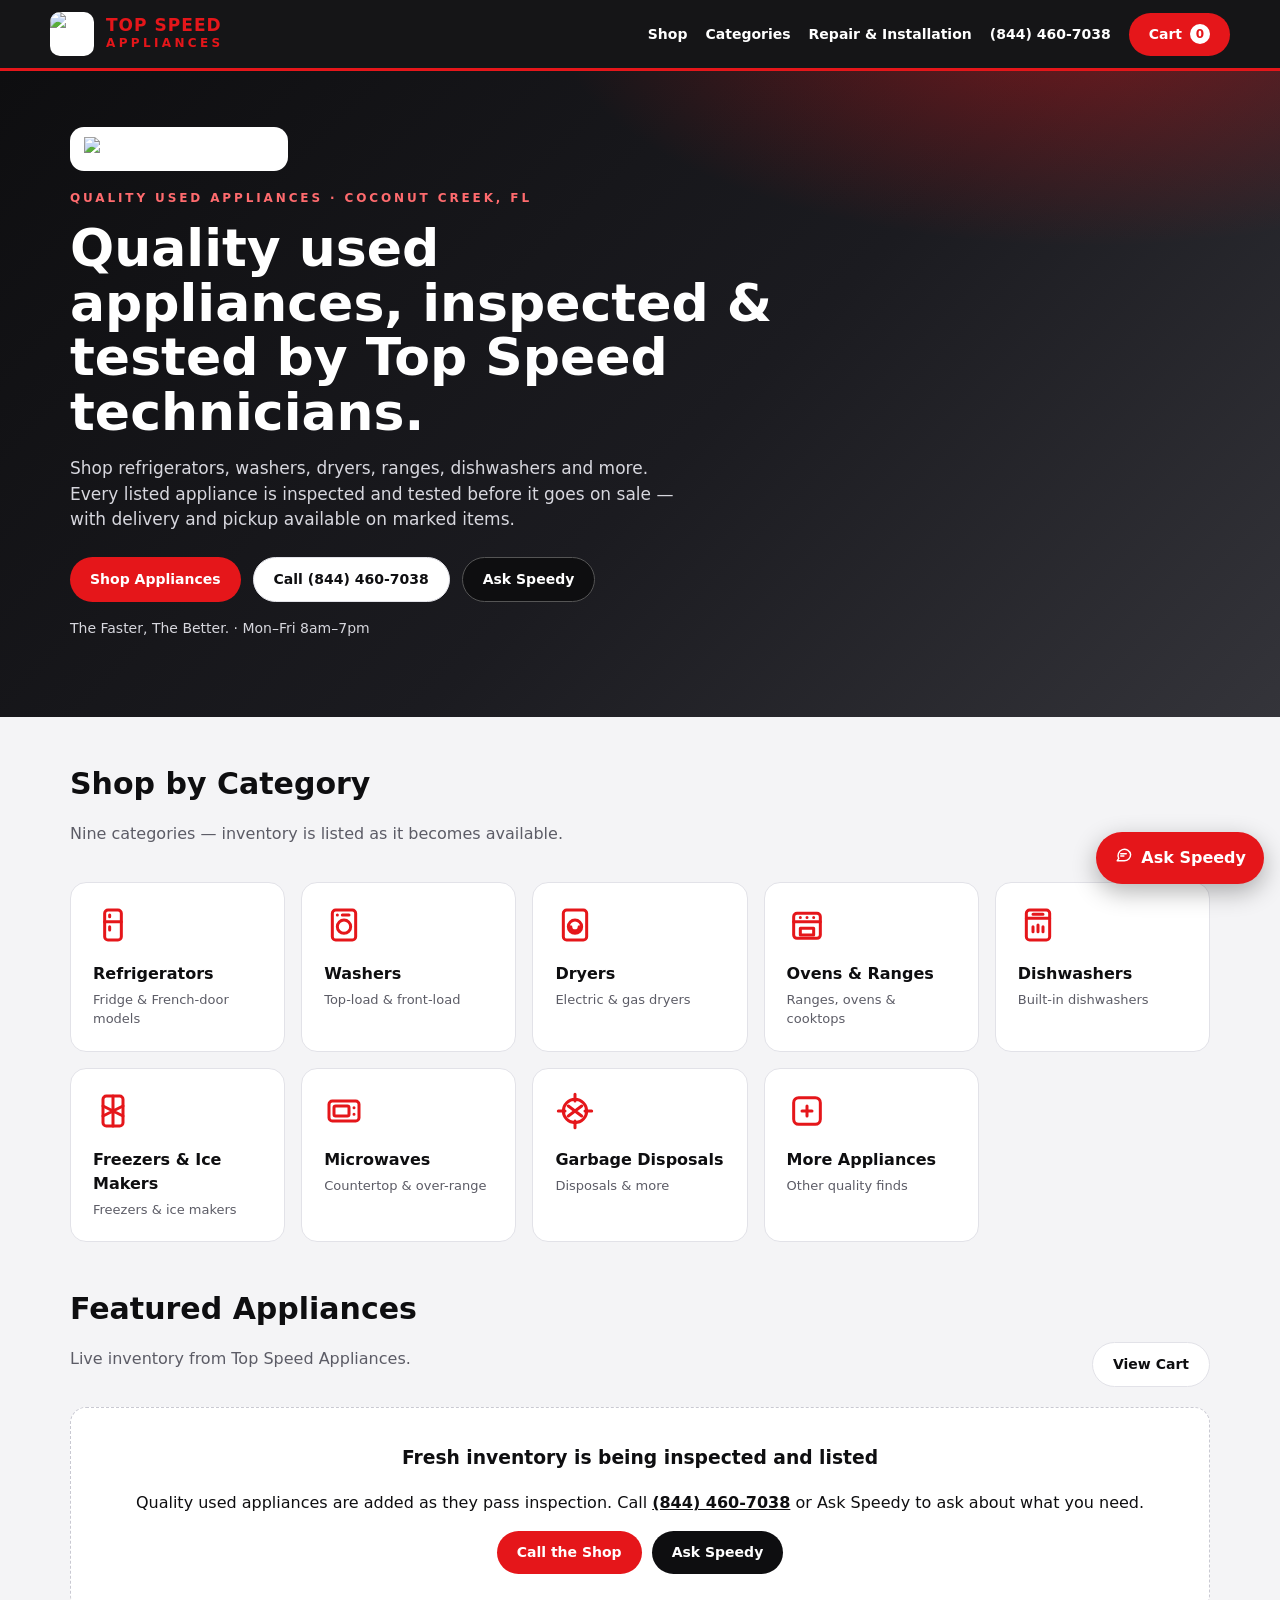
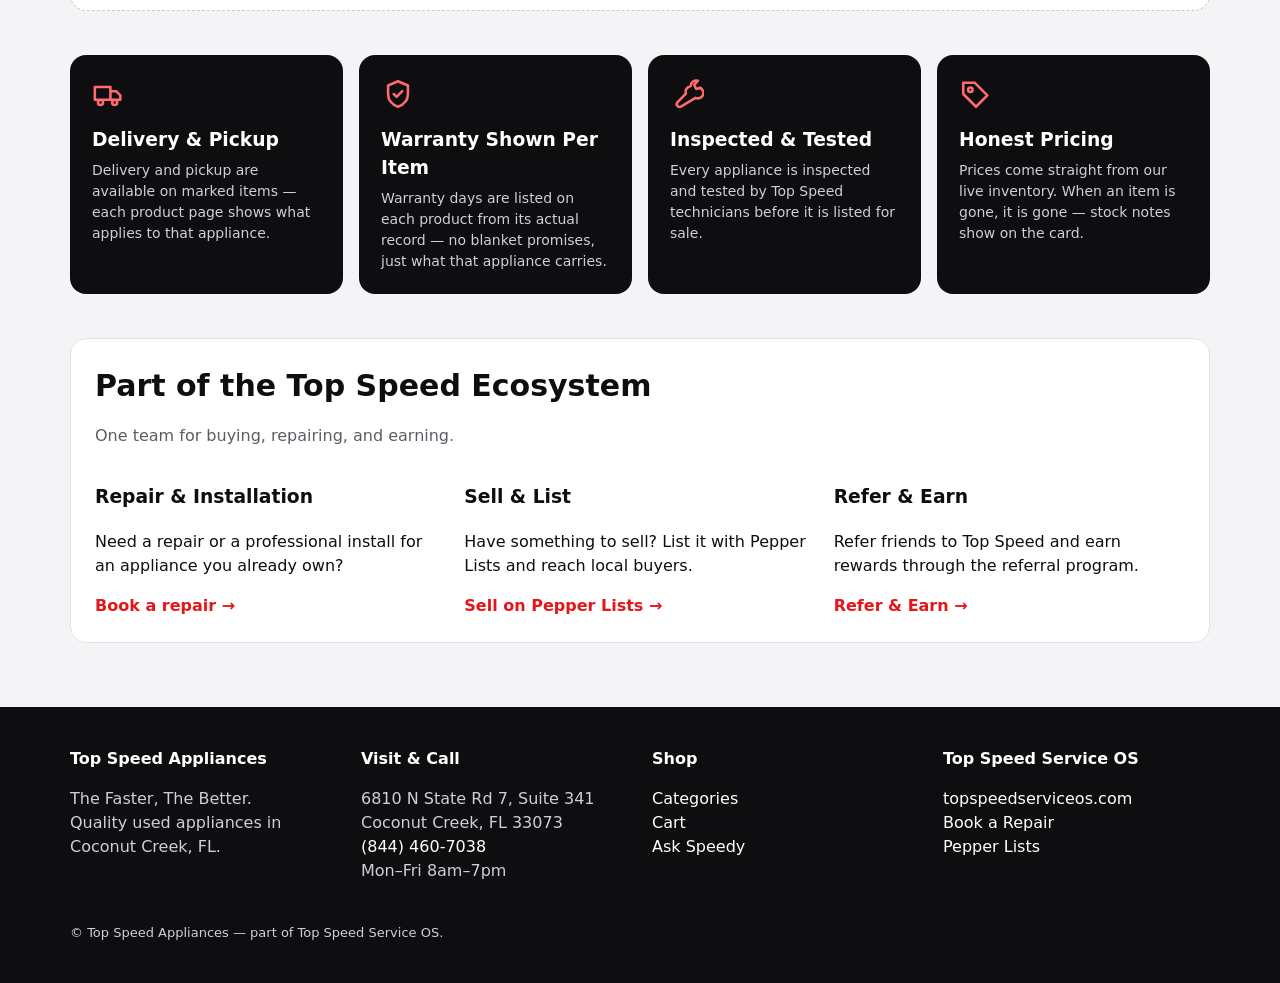
==== index.html @ 15ac5998 "Top Speed Appliances shop — storefront" ====
<!DOCTYPE html>
<html lang="en"><head><meta charset="utf-8"><meta name="viewport" content="width=device-width,initial-scale=1">
<title>Top Speed Appliances — Quality Used Appliances | Coconut Creek, FL</title>
<meta name="description" content="Top Speed Appliances sells quality used appliances — inspected and tested by Top Speed technicians. Delivery and pickup available on marked items. Call (844) 460-7038.">
<link rel="icon" type="image/svg+xml" href="/favicon.svg"><link rel="stylesheet" href="/styles.css">
<script type="application/ld+json">{"@context":"https://schema.org","@type":"Store","name":"Top Speed Appliances","slogan":"The Faster, The Better.","telephone":"+1-844-460-7038","url":"https://topspeedappliances.com","address":{"@type":"PostalAddress","streetAddress":"6810 N State Rd 7, Suite 341","addressLocality":"Coconut Creek","addressRegion":"FL","postalCode":"33073","addressCountry":"US"},"openingHours":"Mo-Fr 08:00-19:00"}</script>
</head><body>
<header class="site"><div class="wrap header-in"><a class="logo" href="/"><img src="/assets/logo-symbol.svg" alt="Top Speed Appliances logo"><span><b>TOP SPEED</b><span>APPLIANCES</span></span></a>
<nav class="main"><a href="/">Shop</a><a href="/#categories">Categories</a><a href="https://topspeedserviceos.com/book">Repair &amp; Installation</a><a href="tel:+18444607038">(844) 460-7038</a><a class="btn" href="/cart.html">Cart <span class="cart-count" id="cart-count">0</span></a></nav></div></header>

<section class="hero"><div class="wrap"><div class="hero-logo"><img src="/assets/logo-lockup.svg" alt="Top Speed Appliances" height="48"></div>
<div class="eyebrow" style="margin-top:18px">Quality Used Appliances · Coconut Creek, FL</div>
<h1>Quality used appliances, inspected &amp; tested by Top Speed technicians.</h1>
<p>Shop refrigerators, washers, dryers, ranges, dishwashers and more. Every listed appliance is inspected and tested before it goes on sale — with delivery and pickup available on marked items.</p>
<div class="cta"><a class="btn" href="#featured">Shop Appliances</a><a class="btn ghost" href="tel:+18444607038">Call (844) 460-7038</a><a class="btn dark" href="https://topspeedserviceos.com/speedy" style="border:1px solid #555">Ask Speedy</a></div>
<p style="font-size:14px;margin-top:16px">The Faster, The Better. · Mon–Fri 8am–7pm</p></div></section>

<section id="categories"><div class="wrap"><div class="section-head"><div><h2>Shop by Category</h2><p class="sub">Nine categories — inventory is listed as it becomes available.</p></div></div><div class="grid" id="cat-grid"></div></div></section>

<section id="featured" style="padding-top:0"><div class="wrap"><div class="section-head"><div><h2>Featured Appliances</h2><p class="sub">Live inventory from Top Speed Appliances.</p></div><a class="btn ghost" href="/cart.html">View Cart</a></div><div id="featured-wrap"><p class="sub">Loading inventory…</p></div></div></section>

<section style="padding-top:0"><div class="wrap"><div class="trust">
<div><span data-icon="truck"></span><h3>Delivery &amp; Pickup</h3><p>Delivery and pickup are available on marked items — each product page shows what applies to that appliance.</p></div>
<div><span data-icon="shield"></span><h3>Warranty Shown Per Item</h3><p>Warranty days are listed on each product from its actual record — no blanket promises, just what that appliance carries.</p></div>
<div><span data-icon="wrench"></span><h3>Inspected &amp; Tested</h3><p>Every appliance is inspected and tested by Top Speed technicians before it is listed for sale.</p></div>
<div><span data-icon="tag"></span><h3>Honest Pricing</h3><p>Prices come straight from our live inventory. When an item is gone, it is gone — stock notes show on the card.</p></div>
</div></div></section>

<section style="padding-top:0"><div class="wrap"><div class="eco"><h2 style="margin-bottom:6px">Part of the Top Speed Ecosystem</h2><p class="sub">One team for buying, repairing, and earning.</p><div class="eco-grid">
<div><h3>Repair &amp; Installation</h3><p>Need a repair or a professional install for an appliance you already own?</p><a href="https://topspeedserviceos.com/book">Book a repair →</a></div>
<div><h3>Sell &amp; List</h3><p>Have something to sell? List it with Pepper Lists and reach local buyers.</p><a href="https://pepperlists.com">Sell on Pepper Lists →</a></div>
<div><h3>Refer &amp; Earn</h3><p>Refer friends to Top Speed and earn rewards through the referral program.</p><a href="https://topspeedserviceos.com/refer">Refer &amp; Earn →</a></div>
</div></div></div></section>

<footer class="site"><div class="wrap"><div class="cols">
<div><h4>Top Speed Appliances</h4><p>The Faster, The Better.<br>Quality used appliances in Coconut Creek, FL.</p></div>
<div><h4>Visit &amp; Call</h4><p>6810 N State Rd 7, Suite 341<br>Coconut Creek, FL 33073<br><a href="tel:+18444607038">(844) 460-7038</a><br>Mon–Fri 8am–7pm</p></div>
<div><h4>Shop</h4><p><a href="/#categories">Categories</a><br><a href="/cart.html">Cart</a><br><a href="https://topspeedserviceos.com/speedy">Ask Speedy</a></p></div>
<div><h4>Top Speed Service OS</h4><p><a href="https://topspeedserviceos.com">topspeedserviceos.com</a><br><a href="https://topspeedserviceos.com/book">Book a Repair</a><br><a href="https://pepperlists.com">Pepper Lists</a></p></div>
</div><p style="font-size:13px;margin-top:24px">© Top Speed Appliances — part of Top Speed Service OS.</p></div></footer>
<a class="speedy-fab" href="https://topspeedserviceos.com/speedy"><span data-icon="chat"></span> Ask Speedy</a>
<script src="/app.js"></script>
<script>
document.querySelectorAll('[data-icon]').forEach(function(el){ el.innerHTML = icon(el.getAttribute('data-icon')); });
document.getElementById('cat-grid').innerHTML = CATEGORIES.map(function(c){ return '<a class="cat-card" href="/category.html?c=' + c.key + '">' + icon(c.icon) + '<h3>' + c.label + '</h3><p>' + c.blurb + '</p></a>'; }).join('');
fetchCatalog().then(function(products){
  var w = document.getElementById('featured-wrap');
  if (!products.length) { w.innerHTML = emptyStateHTML(); return; }
  w.innerHTML = '<div class="cards">' + products.slice(0, 8).map(productCard).join('') + '</div>';
  bindAddButtons(products);
}).catch(function(){ document.getElementById('featured-wrap').innerHTML = emptyStateHTML(); });
</script></body></html>
---- styles.css ----
:root{--black:#0E0E10;--red:#E5161A;--red-d:#b80f13;--graphite:#34343A;--bg:#f4f4f6;--card:#fff;--muted:#5c5c66;--line:#e2e2e8;--radius:16px}
*{box-sizing:border-box}html,body{margin:0;padding:0}body{font-family:Inter,system-ui,-apple-system,Segoe UI,Roboto,Arial,sans-serif;background:var(--bg);color:var(--black);line-height:1.5;overflow-x:hidden}
a{color:inherit}img,svg{max-width:100%}
.wrap{max-width:1180px;margin:0 auto;padding:0 20px}
header.site{position:sticky;top:0;z-index:50;background:rgba(14,14,16,.97);color:#fff;border-bottom:3px solid var(--red)}
.header-in{display:flex;align-items:center;gap:16px;padding:12px 0;flex-wrap:wrap}
.logo{display:flex;align-items:center;gap:12px;text-decoration:none;color:#fff}.logo img{width:44px;height:44px;border-radius:10px;background:#fff}
.logo b{font-size:17px;letter-spacing:.06em;display:block;line-height:1.1}.logo span{color:var(--red);font-size:12px;letter-spacing:.28em;font-weight:700}
nav.main{margin-left:auto;display:flex;gap:18px;flex-wrap:wrap;align-items:center}nav.main a{color:#fff;text-decoration:none;font-size:14px;font-weight:600}nav.main a:hover{color:#ff6b6e}
.btn{display:inline-flex;align-items:center;gap:8px;background:var(--red);color:#fff!important;border:0;border-radius:999px;padding:11px 20px;font-weight:700;font-size:14px;text-decoration:none;cursor:pointer}.btn:hover{background:var(--red-d)}.btn.dark{background:var(--black)}.btn.ghost{background:#fff;color:var(--black)!important;border:1px solid var(--line)}.btn svg{width:18px;height:18px;flex:none}
.cart-count{background:#fff;color:var(--red);border-radius:999px;min-width:20px;height:20px;display:inline-flex;align-items:center;justify-content:center;font-size:12px;padding:0 5px}
.hero{background:radial-gradient(900px 400px at 85% -10%,rgba(229,22,26,.45),transparent 60%),linear-gradient(135deg,#0E0E10,#1b1b20 55%,#34343A);color:#fff;padding:56px 0 64px}
.hero h1{font-size:clamp(30px,5vw,52px);line-height:1.05;margin:14px 0 14px;max-width:720px}.hero p{color:#d7d7de;max-width:620px;font-size:17px}.hero .cta{display:flex;gap:12px;flex-wrap:wrap;margin-top:24px}
.eyebrow{color:#ff6b6e;letter-spacing:.24em;font-weight:800;font-size:12px;text-transform:uppercase}
.hero-logo{background:#fff;border-radius:14px;padding:10px 14px;display:inline-block}
section{padding:44px 0}.section-head{display:flex;align-items:end;justify-content:space-between;gap:16px;flex-wrap:wrap;margin-bottom:20px}h2{font-size:clamp(22px,3vw,30px);margin:0} .sub{color:var(--muted)}
.grid{display:grid;grid-template-columns:repeat(auto-fill,minmax(200px,1fr));gap:16px}
.cat-card{background:var(--card);border:1px solid var(--line);border-radius:var(--radius);padding:22px;text-decoration:none;display:block;transition:.15s}.cat-card:hover{border-color:var(--red);transform:translateY(-2px)}.cat-card svg{width:40px;height:40px;color:var(--red)}.cat-card h3{margin:10px 0 4px;font-size:16px}.cat-card p{margin:0;color:var(--muted);font-size:13px}
.cards{display:grid;grid-template-columns:repeat(auto-fill,minmax(250px,1fr));gap:18px}
.p-card{background:var(--card);border:1px solid var(--line);border-radius:var(--radius);overflow:hidden;display:flex;flex-direction:column}
.p-media{aspect-ratio:4/3;background:linear-gradient(135deg,#ececf0,#d9d9e0);display:flex;align-items:center;justify-content:center;color:var(--graphite)}.p-media img{width:100%;height:100%;object-fit:cover}.p-media svg{width:72px;height:72px;opacity:.55}
.p-body{padding:16px;display:flex;flex-direction:column;gap:6px;flex:1}.p-body h3{margin:0;font-size:16px}.meta{color:var(--muted);font-size:13px}
.price{font-size:20px;font-weight:800}.compare{color:var(--muted);text-decoration:line-through;font-size:14px;font-weight:500;margin-left:8px}
.badge{display:inline-block;background:#fdecec;color:var(--red-d);border:1px solid #f6c1c2;font-size:12px;font-weight:700;border-radius:999px;padding:2px 9px}
.p-actions{margin-top:auto;display:flex;gap:8px;flex-wrap:wrap;padding-top:10px}
.empty{background:var(--card);border:1.5px dashed #c9c9d2;border-radius:var(--radius);padding:36px;text-align:center}.empty h3{margin-top:0}
.trust{display:grid;grid-template-columns:repeat(auto-fit,minmax(230px,1fr));gap:16px}
.trust div{background:var(--black);color:#fff;border-radius:var(--radius);padding:22px}.trust svg{width:34px;height:34px;color:#ff6b6e}.trust h3{margin:8px 0 6px}.trust p{color:#cfcfd6;margin:0;font-size:14px}
.eco{background:#fff;border:1px solid var(--line);border-radius:var(--radius);padding:24px}.eco-grid{display:grid;grid-template-columns:repeat(auto-fit,minmax(220px,1fr));gap:18px}.eco a{font-weight:700;color:var(--red);text-decoration:none}
footer.site{background:var(--black);color:#cfcfd6;padding:40px 0 28px;margin-top:20px}footer.site a{color:#fff;text-decoration:none}footer .cols{display:grid;grid-template-columns:repeat(auto-fit,minmax(200px,1fr));gap:24px}footer h4{color:#fff;margin:0 0 10px}
.detail{display:grid;grid-template-columns:1fr 1fr;gap:28px}@media(max-width:760px){.detail{grid-template-columns:1fr}}
.gallery{background:#fff;border:1px solid var(--line);border-radius:var(--radius);overflow:hidden;min-height:280px;display:flex;align-items:center;justify-content:center}.gallery img{width:100%;height:100%;object-fit:cover}
.spec{background:#fff;border:1px solid var(--line);border-radius:var(--radius);padding:16px}.spec table{width:100%;border-collapse:collapse}.spec td{padding:8px 4px;border-bottom:1px solid var(--line);font-size:14px}.spec td:first-child{color:var(--muted);width:42%}
form.checkout{background:#fff;border:1px solid var(--line);border-radius:var(--radius);padding:22px;display:grid;gap:14px}label{font-size:13px;font-weight:700;display:grid;gap:6px}input,select,textarea{font:inherit;padding:11px 12px;border:1px solid #c9c9d2;border-radius:10px;width:100%}
table.cart{width:100%;border-collapse:collapse;background:#fff;border-radius:var(--radius);overflow:hidden}table.cart th,table.cart td{padding:12px;border-bottom:1px solid var(--line);text-align:left;font-size:14px}
.notice{border-radius:12px;padding:14px 16px;font-size:14px}.notice.ok{background:#e9f7ee;border:1px solid #a9dcb9}.notice.err{background:#fdecec;border:1px solid #f0a3a5}
.speedy-fab{position:fixed;right:16px;bottom:16px;z-index:60;background:var(--red);color:#fff;text-decoration:none;font-weight:800;border-radius:999px;padding:13px 18px;box-shadow:0 8px 24px rgba(0,0,0,.3);display:inline-flex;gap:8px;align-items:center}.speedy-fab svg{width:19px;height:19px}
.qty{display:inline-flex;gap:6px;align-items:center}.qty button{width:28px;height:28px;border-radius:8px;border:1px solid var(--line);background:#fff;cursor:pointer;font-weight:800}
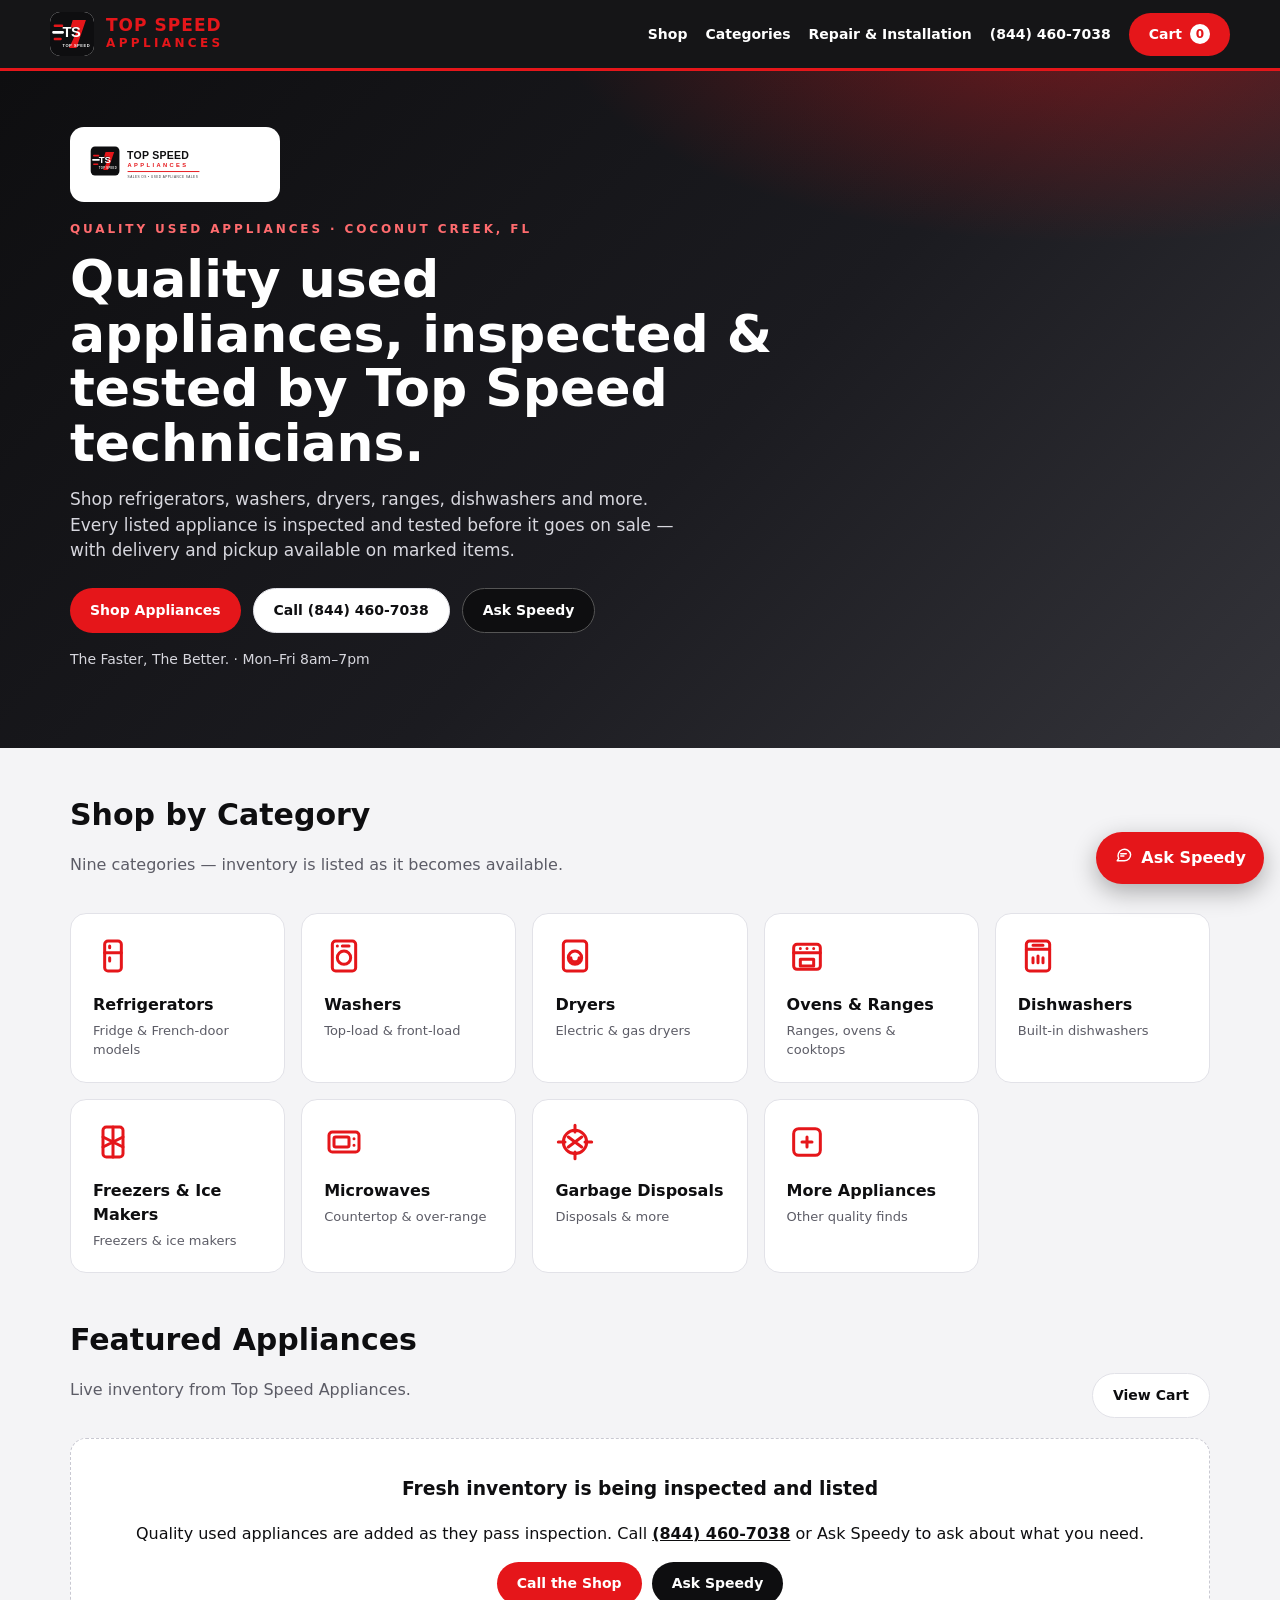
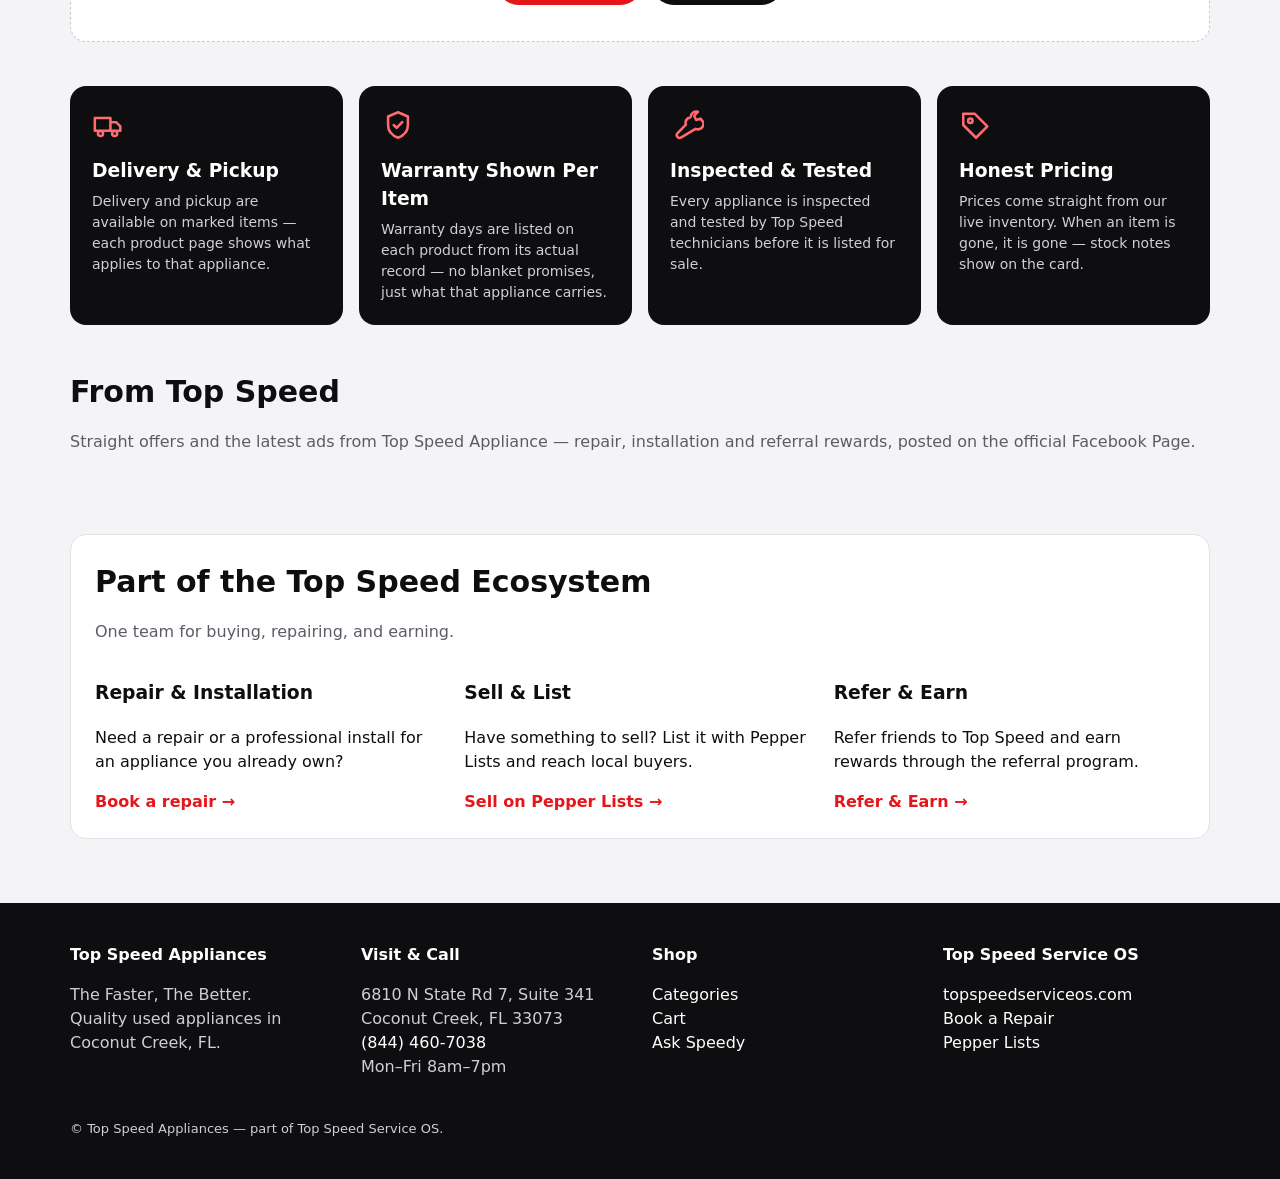
==== commit 0d4e6db0: "Add ads stream section to shop homepage" ====
--- a/index.html
+++ b/index.html
@@ -26,6 +26,8 @@
 <div><span data-icon="tag"></span><h3>Honest Pricing</h3><p>Prices come straight from our live inventory. When an item is gone, it is gone — stock notes show on the card.</p></div>
 </div></div></section>
 
+<section style="padding-top:0"><div class="wrap"><div class="section-head"><div><h2>From Top Speed</h2><p class="sub">Straight offers and the latest ads from Top Speed Appliance — repair, installation and referral rewards, posted on the official Facebook Page.</p></div></div><div data-tsos-ads-stream data-limit="3"></div></div></section>
+
 <section style="padding-top:0"><div class="wrap"><div class="eco"><h2 style="margin-bottom:6px">Part of the Top Speed Ecosystem</h2><p class="sub">One team for buying, repairing, and earning.</p><div class="eco-grid">
 <div><h3>Repair &amp; Installation</h3><p>Need a repair or a professional install for an appliance you already own?</p><a href="https://topspeedserviceos.com/book">Book a repair →</a></div>
 <div><h3>Sell &amp; List</h3><p>Have something to sell? List it with Pepper Lists and reach local buyers.</p><a href="https://pepperlists.com">Sell on Pepper Lists →</a></div>
@@ -40,6 +42,7 @@
 </div><p style="font-size:13px;margin-top:24px">© Top Speed Appliances — part of Top Speed Service OS.</p></div></footer>
 <a class="speedy-fab" href="https://topspeedserviceos.com/speedy"><span data-icon="chat"></span> Ask Speedy</a>
 <script src="/app.js"></script>
+<script src="/ads-stream.js" defer></script>
 <script>
 document.querySelectorAll('[data-icon]').forEach(function(el){ el.innerHTML = icon(el.getAttribute('data-icon')); });
 document.getElementById('cat-grid').innerHTML = CATEGORIES.map(function(c){ return '<a class="cat-card" href="/category.html?c=' + c.key + '">' + icon(c.icon) + '<h3>' + c.label + '</h3><p>' + c.blurb + '</p></a>'; }).join('');
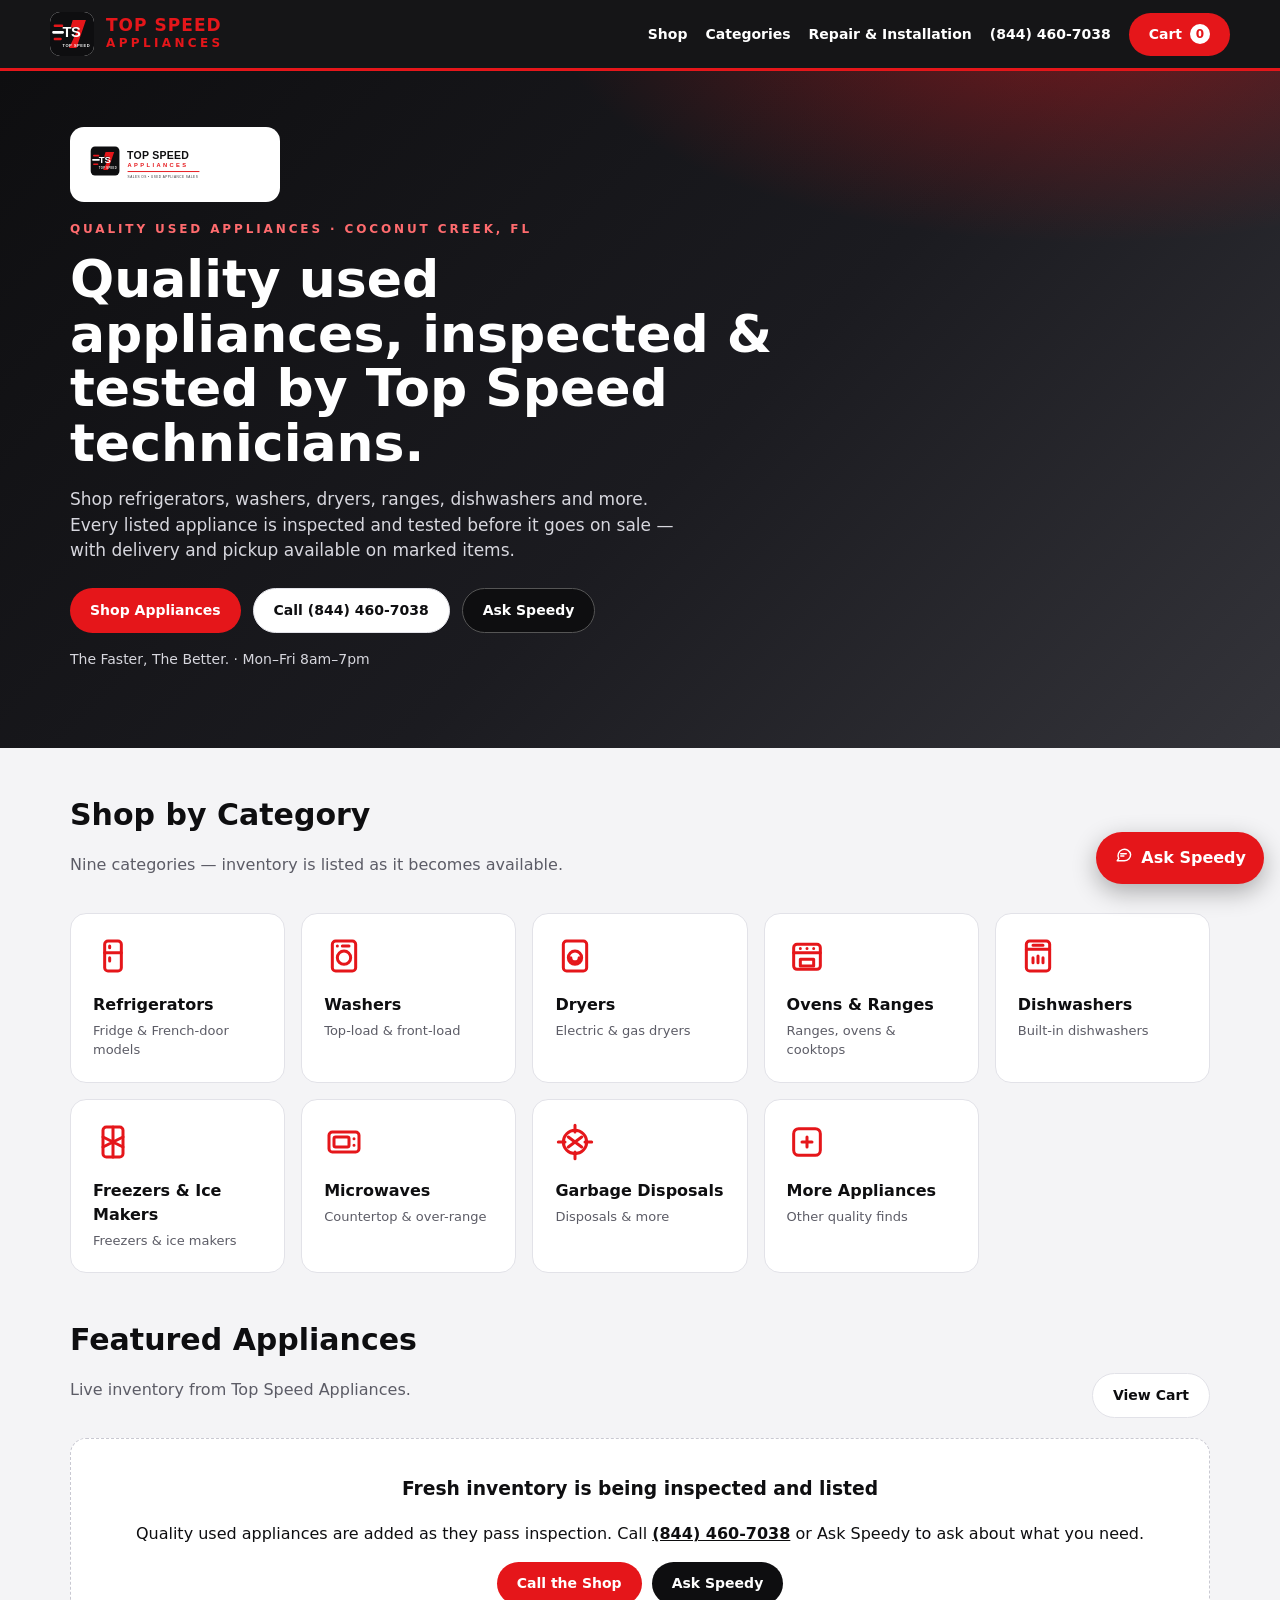
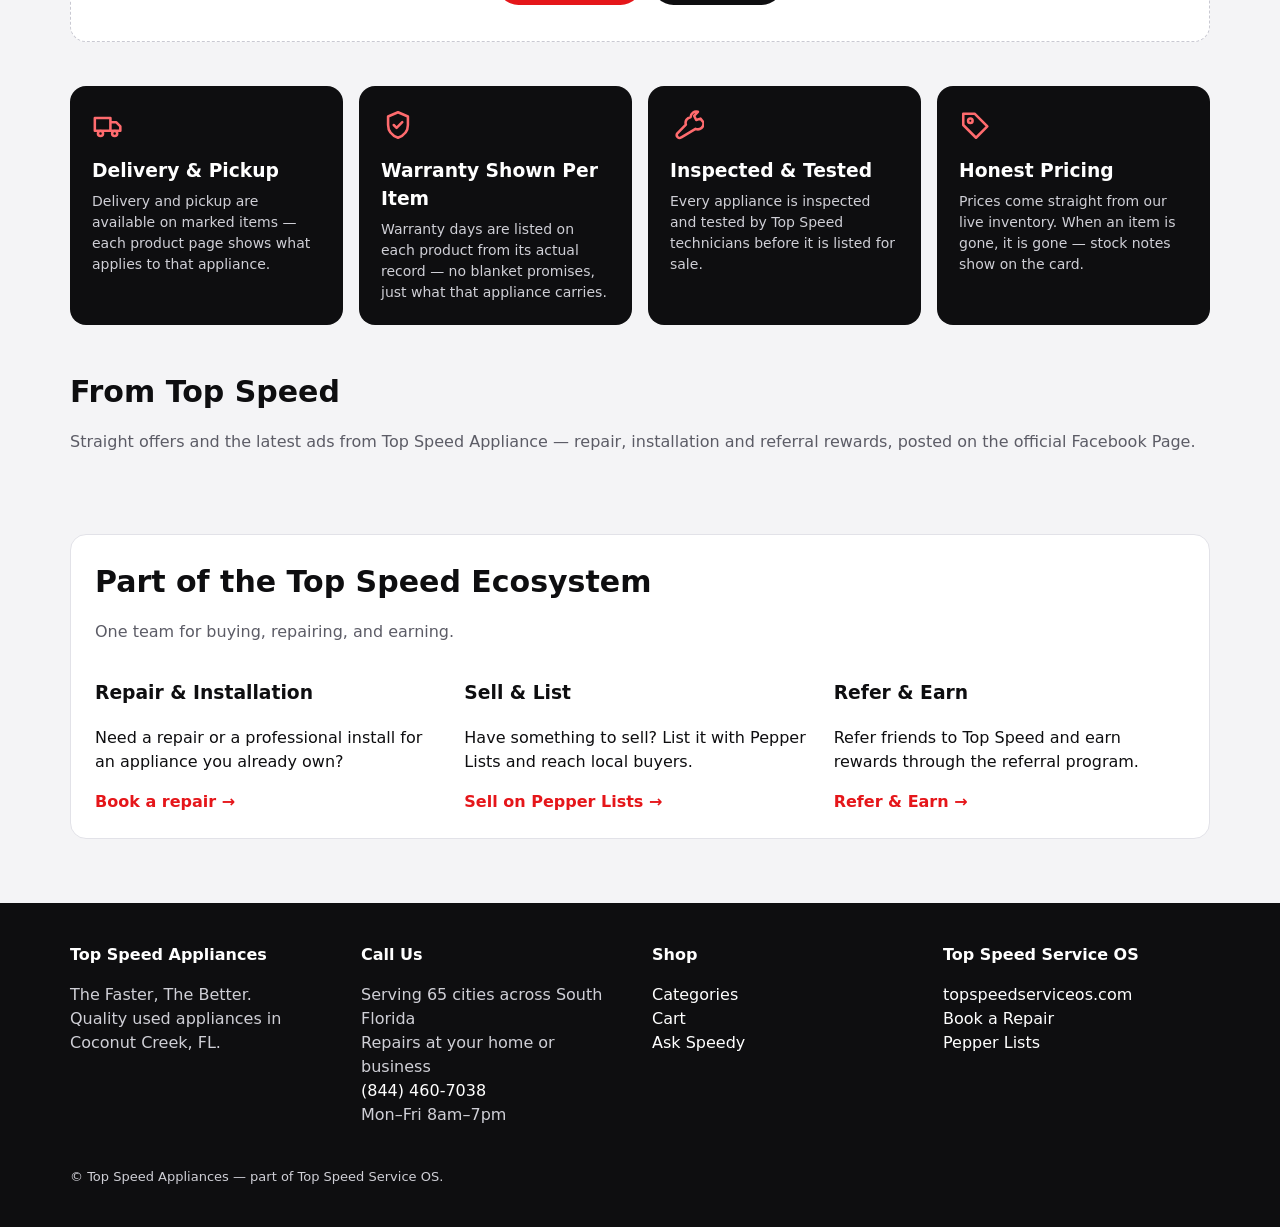
==== commit 9ce7aab1: "Hide street address — service-area business (llms + index)" ====
--- a/index.html
+++ b/index.html
@@ -2,8 +2,9 @@
 <html lang="en"><head><meta charset="utf-8"><meta name="viewport" content="width=device-width,initial-scale=1">
 <title>Top Speed Appliances — Quality Used Appliances | Coconut Creek, FL</title>
 <meta name="description" content="Top Speed Appliances sells quality used appliances — inspected and tested by Top Speed technicians. Delivery and pickup available on marked items. Call (844) 460-7038.">
+<link rel="canonical" href="https://topspeedappliances.com/">
 <link rel="icon" type="image/svg+xml" href="/favicon.svg"><link rel="stylesheet" href="/styles.css">
-<script type="application/ld+json">{"@context":"https://schema.org","@type":"Store","name":"Top Speed Appliances","slogan":"The Faster, The Better.","telephone":"+1-844-460-7038","url":"https://topspeedappliances.com","address":{"@type":"PostalAddress","streetAddress":"6810 N State Rd 7, Suite 341","addressLocality":"Coconut Creek","addressRegion":"FL","postalCode":"33073","addressCountry":"US"},"openingHours":"Mo-Fr 08:00-19:00"}</script>
+<script type="application/ld+json">{"@context":"https://schema.org","@type":"Store","name":"Top Speed Appliances","slogan":"The Faster, The Better.","telephone":"+1-844-460-7038","url":"https://topspeedappliances.com","openingHours":"Mo-Fr 08:00-19:00","parentOrganization":{"@type":"Organization","@id":"https://topspeedserviceos.com/#organization","name":"Top Speed Appliance","url":"https://topspeedserviceos.com/"}}</script>
 </head><body>
 <header class="site"><div class="wrap header-in"><a class="logo" href="/"><img src="/assets/logo-symbol.svg" alt="Top Speed Appliances logo"><span><b>TOP SPEED</b><span>APPLIANCES</span></span></a>
 <nav class="main"><a href="/">Shop</a><a href="/#categories">Categories</a><a href="https://topspeedserviceos.com/book">Repair &amp; Installation</a><a href="tel:+18444607038">(844) 460-7038</a><a class="btn" href="/cart.html">Cart <span class="cart-count" id="cart-count">0</span></a></nav></div></header>
@@ -36,7 +37,7 @@
 
 <footer class="site"><div class="wrap"><div class="cols">
 <div><h4>Top Speed Appliances</h4><p>The Faster, The Better.<br>Quality used appliances in Coconut Creek, FL.</p></div>
-<div><h4>Visit &amp; Call</h4><p>6810 N State Rd 7, Suite 341<br>Coconut Creek, FL 33073<br><a href="tel:+18444607038">(844) 460-7038</a><br>Mon–Fri 8am–7pm</p></div>
+<div><h4>Call Us</h4><p>Serving 65 cities across South Florida<br>Repairs at your home or business<br><a href="tel:+18444607038">(844) 460-7038</a><br>Mon–Fri 8am–7pm</p></div>
 <div><h4>Shop</h4><p><a href="/#categories">Categories</a><br><a href="/cart.html">Cart</a><br><a href="https://topspeedserviceos.com/speedy">Ask Speedy</a></p></div>
 <div><h4>Top Speed Service OS</h4><p><a href="https://topspeedserviceos.com">topspeedserviceos.com</a><br><a href="https://topspeedserviceos.com/book">Book a Repair</a><br><a href="https://pepperlists.com">Pepper Lists</a></p></div>
 </div><p style="font-size:13px;margin-top:24px">© Top Speed Appliances — part of Top Speed Service OS.</p></div></footer>
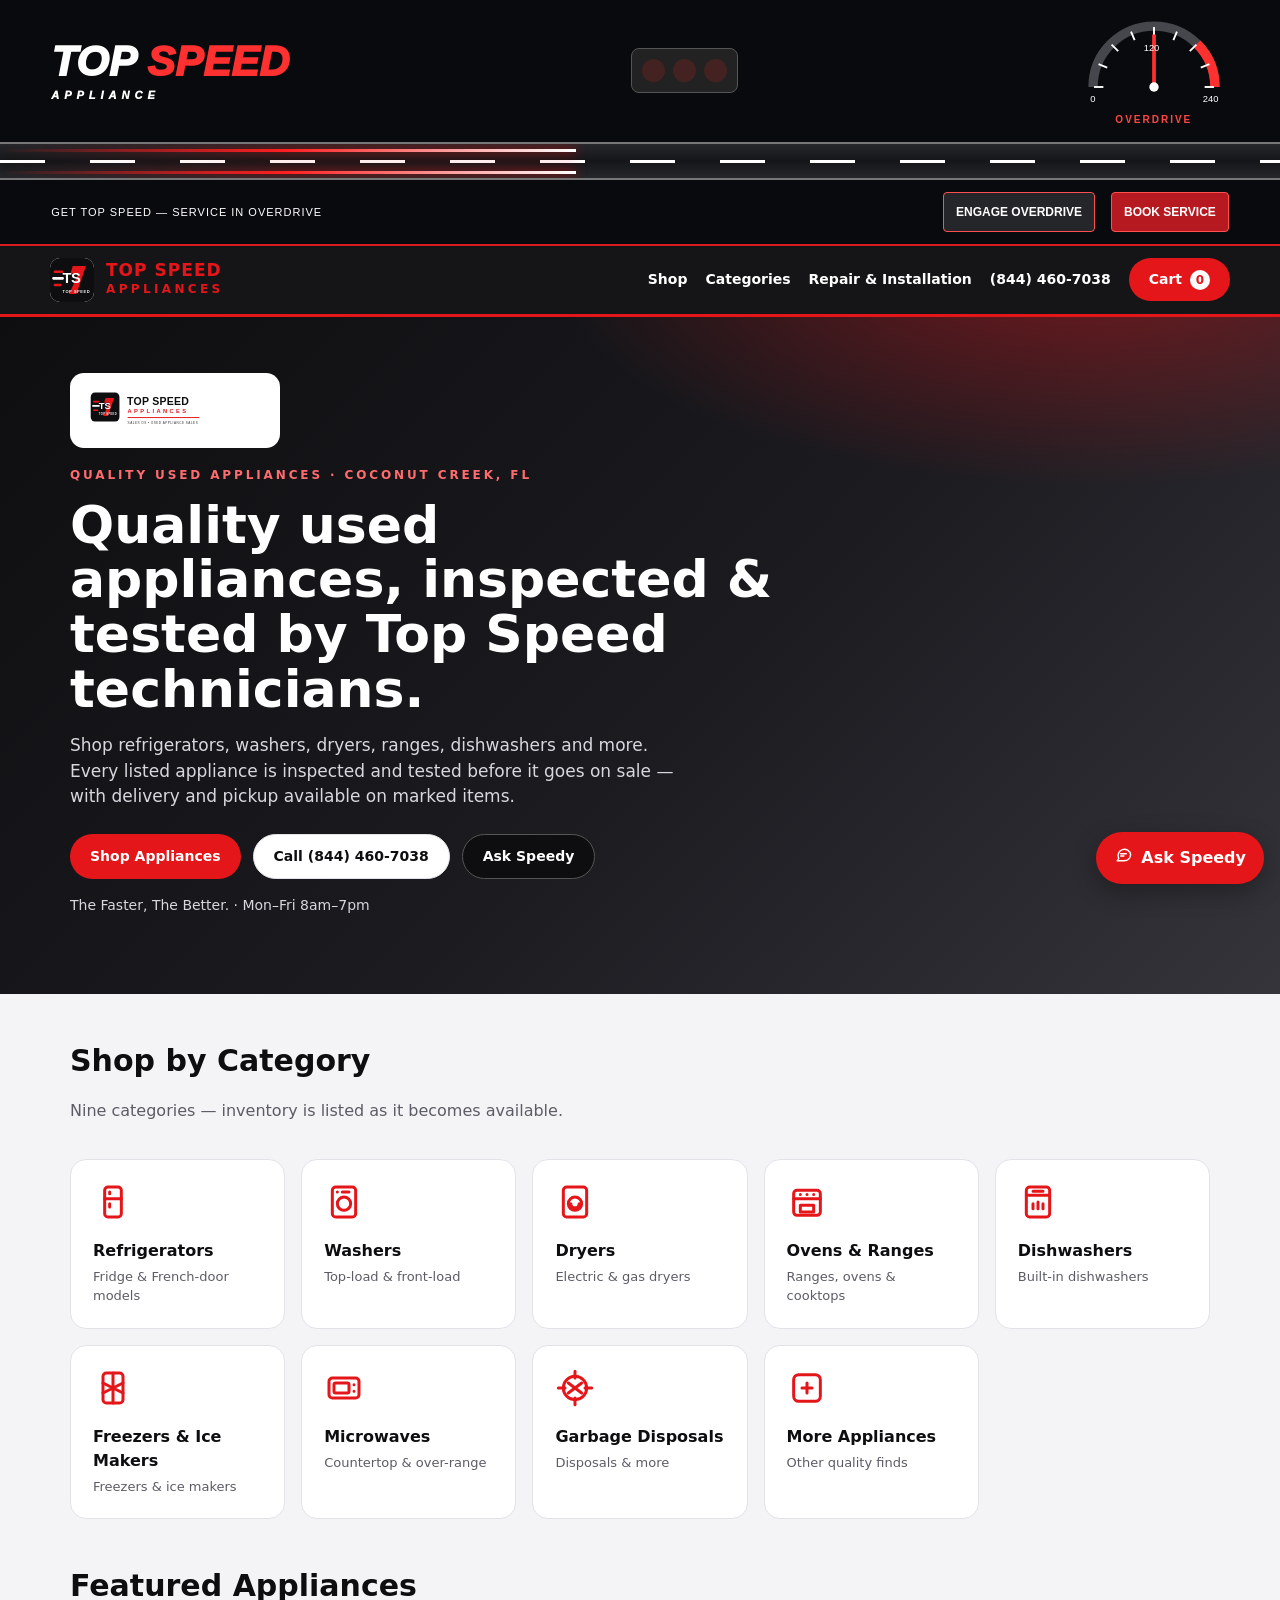
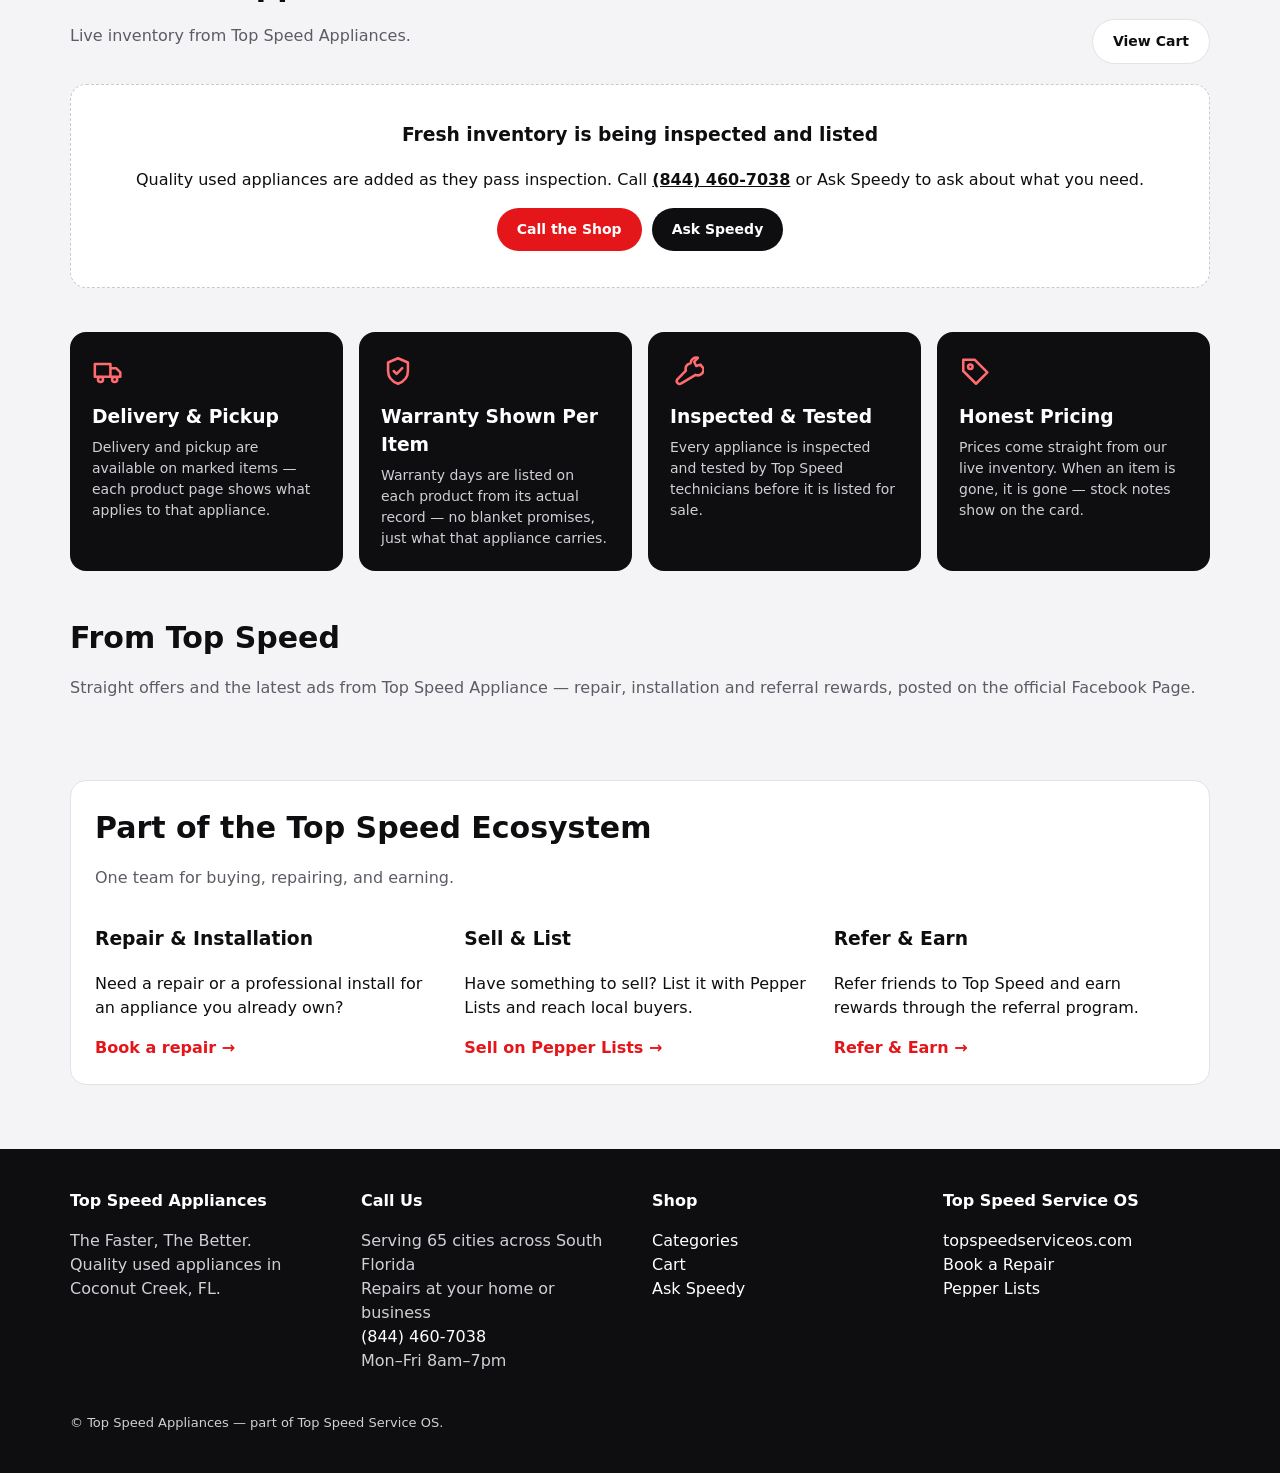
==== commit f0c77fd4: "Add Top Speed Overdrive Header band to shop pages (BOOK SERVICE -> https://topspeedserviceos.com/boo" ====
--- a/index.html
+++ b/index.html
@@ -3,9 +3,11 @@
 <title>Top Speed Appliances — Quality Used Appliances | Coconut Creek, FL</title>
 <meta name="description" content="Top Speed Appliances sells quality used appliances — inspected and tested by Top Speed technicians. Delivery and pickup available on marked items. Call (844) 460-7038.">
 <link rel="canonical" href="https://topspeedappliances.com/">
-<link rel="icon" type="image/svg+xml" href="/favicon.svg"><link rel="stylesheet" href="/styles.css">
+<link rel="icon" type="image/svg+xml" href="/favicon.svg"><link rel="icon" href="/favicon.ico" sizes="any"><link rel="apple-touch-icon" href="/apple-touch-icon.png"><link rel="manifest" href="/manifest.webmanifest"><link rel="stylesheet" href="/styles.css">
 <script type="application/ld+json">{"@context":"https://schema.org","@type":"Store","name":"Top Speed Appliances","slogan":"The Faster, The Better.","telephone":"+1-844-460-7038","url":"https://topspeedappliances.com","openingHours":"Mo-Fr 08:00-19:00","parentOrganization":{"@type":"Organization","@id":"https://topspeedserviceos.com/#organization","name":"Top Speed Appliance","url":"https://topspeedserviceos.com/"}}</script>
+<link rel="stylesheet" href="/overdrive.css">
 </head><body>
+<header class="ts-header"><div class="ts-top"><a class="ts-brand" href="/">TOP <span>SPEED</span><small>APPLIANCE</small></a><div class="ts-lights" aria-hidden="true"><i></i><i></i><i></i></div><div class="ts-gauge" aria-hidden="true"><svg viewBox="0 0 160 100"><path d="M15 80 A65 65 0 0 1 145 80" fill="none" stroke="#45474c" stroke-width="10"/><path d="M126 34 A65 65 0 0 1 145 80" fill="none" stroke="#ff3030" stroke-width="10"/><path d="M80 16 V26" stroke="white" stroke-width="2" transform="rotate(-90.0 80 80)"/><path d="M80 16 V26" stroke="white" stroke-width="2" transform="rotate(-67.5 80 80)"/><path d="M80 16 V26" stroke="white" stroke-width="2" transform="rotate(-45.0 80 80)"/><path d="M80 16 V26" stroke="white" stroke-width="2" transform="rotate(-22.5 80 80)"/><path d="M80 16 V26" stroke="white" stroke-width="2" transform="rotate(0.0 80 80)"/><path d="M80 16 V26" stroke="white" stroke-width="2" transform="rotate(22.5 80 80)"/><path d="M80 16 V26" stroke="white" stroke-width="2" transform="rotate(45.0 80 80)"/><path d="M80 16 V26" stroke="white" stroke-width="2" transform="rotate(67.5 80 80)"/><path d="M80 16 V26" stroke="white" stroke-width="2" transform="rotate(90.0 80 80)"/><g class="ts-needle"><path d="M80 80 L80 24" stroke="#ff3030" stroke-width="4"/><circle cx="80" cy="80" r="5" fill="white"/></g><g fill="white" font-size="10"><text x="12" y="96">0</text><text x="69" y="42">120</text><text x="132" y="96">240</text></g></svg><b>OVERDRIVE</b></div></div><div class="ts-road" aria-hidden="true"><div class="ts-lanes"></div><div class="ts-streak"></div><div class="ts-streak ts-second"></div></div><div class="ts-bottom"><span>GET TOP SPEED — SERVICE IN OVERDRIVE</span><button type="button" class="ts-boost-btn" aria-pressed="false">ENGAGE OVERDRIVE</button><a class="ts-book" href="https://topspeedserviceos.com/book">BOOK SERVICE</a></div></header>
 <header class="site"><div class="wrap header-in"><a class="logo" href="/"><img src="/assets/logo-symbol.svg" alt="Top Speed Appliances logo"><span><b>TOP SPEED</b><span>APPLIANCES</span></span></a>
 <nav class="main"><a href="/">Shop</a><a href="/#categories">Categories</a><a href="https://topspeedserviceos.com/book">Repair &amp; Installation</a><a href="tel:+18444607038">(844) 460-7038</a><a class="btn" href="/cart.html">Cart <span class="cart-count" id="cart-count">0</span></a></nav></div></header>
 
@@ -27,7 +29,7 @@
 <div><span data-icon="tag"></span><h3>Honest Pricing</h3><p>Prices come straight from our live inventory. When an item is gone, it is gone — stock notes show on the card.</p></div>
 </div></div></section>
 
-<section style="padding-top:0"><div class="wrap"><div class="section-head"><div><h2>From Top Speed</h2><p class="sub">Straight offers and the latest ads from Top Speed Appliance — repair, installation and referral rewards, posted on the official Facebook Page.</p></div></div><div data-tsos-ads-stream data-limit="3"></div></div></section>
+<section style="padding-top:0"><div class="wrap"><div class="section-head"><div><h2>From Top Speed</h2><p class="sub">Straight offers and the latest ads from Top Speed Appliance — repair, installation and referral rewards, posted on the official Facebook Page.</p></div></div><div data-ts-ad data-slot="home" data-platform="topspeedappliances"></div></div></section>
 
 <section style="padding-top:0"><div class="wrap"><div class="eco"><h2 style="margin-bottom:6px">Part of the Top Speed Ecosystem</h2><p class="sub">One team for buying, repairing, and earning.</p><div class="eco-grid">
 <div><h3>Repair &amp; Installation</h3><p>Need a repair or a professional install for an appliance you already own?</p><a href="https://topspeedserviceos.com/book">Book a repair →</a></div>
@@ -53,4 +55,5 @@
   w.innerHTML = '<div class="cards">' + products.slice(0, 8).map(productCard).join('') + '</div>';
   bindAddButtons(products);
 }).catch(function(){ document.getElementById('featured-wrap').innerHTML = emptyStateHTML(); });
-</script></body></html>
+</script><script src="/overdrive-band.js" defer></script>
+</body></html>
--- a/overdrive.css
+++ b/overdrive.css
@@ -0,0 +1 @@
+.ts-header{background:#090a0d;color:#fff;font-family:Arial,sans-serif;width:100%;overflow:hidden;box-sizing:border-box;border-bottom:2px solid #d71920}.ts-header *{box-sizing:border-box}.ts-top,.ts-bottom{display:flex;align-items:center;justify-content:space-between;gap:16px;padding:12px clamp(12px,4vw,64px)}.ts-brand{font-size:clamp(20px,4vw,42px);font-weight:950;font-style:italic;color:white;text-decoration:none;line-height:1}.ts-brand span{color:#ff3030}.ts-brand small{display:block;font-size:11px;letter-spacing:5px;margin-top:7px}.ts-lights{display:flex;gap:8px;padding:10px;background:#222;border:1px solid #555;border-radius:8px}.ts-lights i{width:clamp(12px,2vw,23px);aspect-ratio:1;border-radius:50%;background:#422;animation:ts-red 6s infinite}.ts-lights i:nth-child(2){animation-name:ts-yellow}.ts-lights i:nth-child(3){animation-name:ts-green}.ts-gauge{width:clamp(80px,14vw,150px);text-align:center}.ts-gauge svg{width:100%;display:block}.ts-gauge b{font-size:10px;letter-spacing:2px;color:#ff4545}.ts-needle{transform-origin:80px 80px;animation:ts-rev 6s infinite}.ts-road{height:38px;position:relative;overflow:hidden;background:linear-gradient(#25272b,#151619,#25272b);border-block:2px solid #777}.ts-lanes{position:absolute;top:16px;width:calc(100% + 90px);height:3px;background:repeating-linear-gradient(90deg,#fff 0 45px,transparent 45px 90px);animation:ts-drive .55s linear infinite}.ts-streak{position:absolute;top:5px;height:3px;width:45%;background:linear-gradient(90deg,transparent,#ff2020,#fff);filter:drop-shadow(0 0 6px red);animation:ts-streak 1.4s linear infinite}.ts-second{top:27px;animation-delay:.6s}.ts-bottom{flex-wrap:wrap}.ts-bottom span{font-size:11px;letter-spacing:1px;flex:1;min-width:150px}.ts-bottom button,.ts-bottom a{font:700 12px Arial;color:white;background:#b71920;border:1px solid #ff5050;border-radius:4px;padding:12px;text-decoration:none;cursor:pointer}.ts-bottom button{background:#25262a}.ts-header :focus-visible{outline:3px solid #fff;outline-offset:3px}.ts-boost .ts-lanes{animation-duration:.12s}.ts-boost .ts-streak{animation-duration:.3s}.ts-boost .ts-needle{animation:none;transform:rotate(85deg)}@keyframes ts-drive{to{transform:translateX(-90px)}}@keyframes ts-streak{from{left:-50%}to{left:110%}}@keyframes ts-red{0%,24%{background:#ff2222;box-shadow:0 0 12px red}25%,100%{background:#401111}}@keyframes ts-yellow{0%,24%,42%,100%{background:#403510}25%,41%{background:#ffdb00;box-shadow:0 0 12px gold}}@keyframes ts-green{0%,41%{background:#10351a}42%,100%{background:#26ff65;box-shadow:0 0 12px lime}}@keyframes ts-rev{0%,10%{transform:rotate(-85deg)}25%{transform:rotate(-25deg)}42%,85%{transform:rotate(78deg)}100%{transform:rotate(-85deg)}}@media(max-width:480px){.ts-top{gap:8px}.ts-lights{gap:4px;padding:6px}.ts-bottom span{flex-basis:100%}.ts-bottom button,.ts-bottom a{flex:1;text-align:center}}@media(prefers-reduced-motion:reduce){.ts-header *{animation:none!important}.ts-lights i:nth-child(3){background:#26ff65}.ts-needle{transform:rotate(78deg)}}
